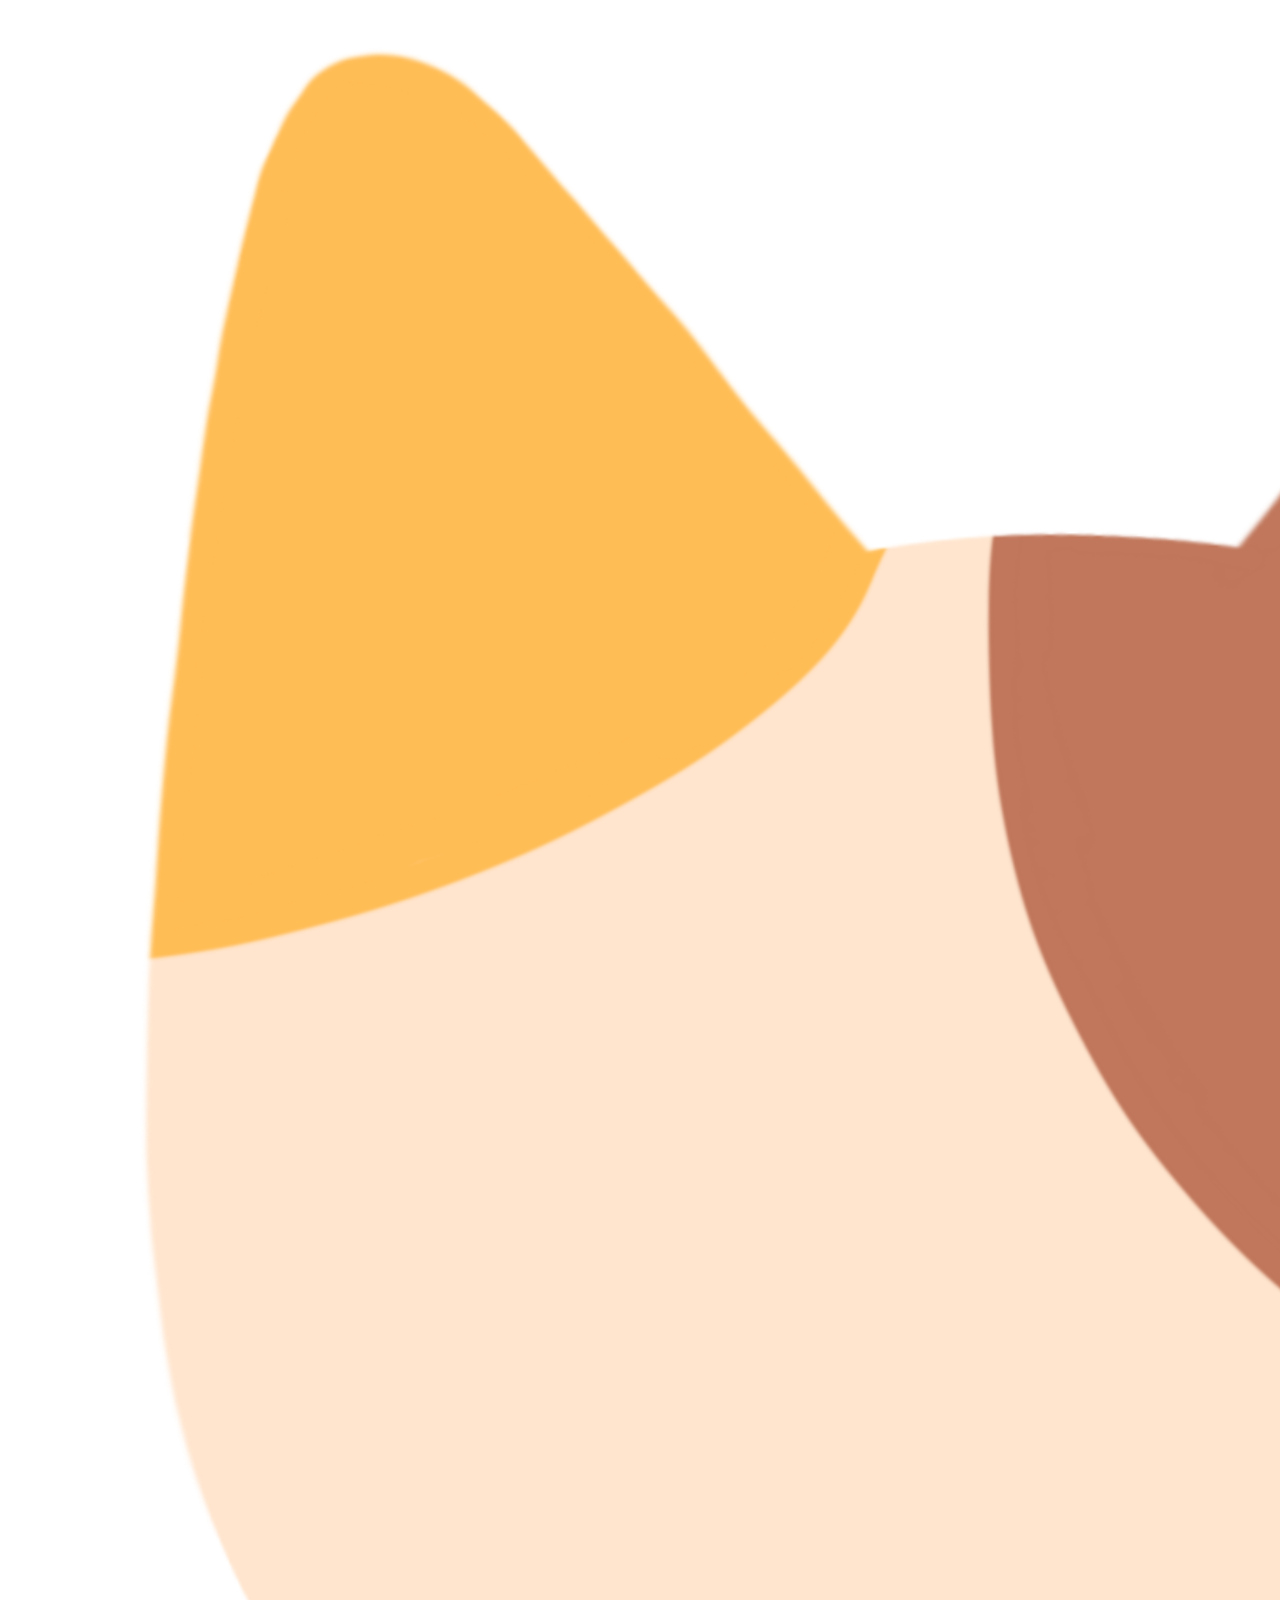
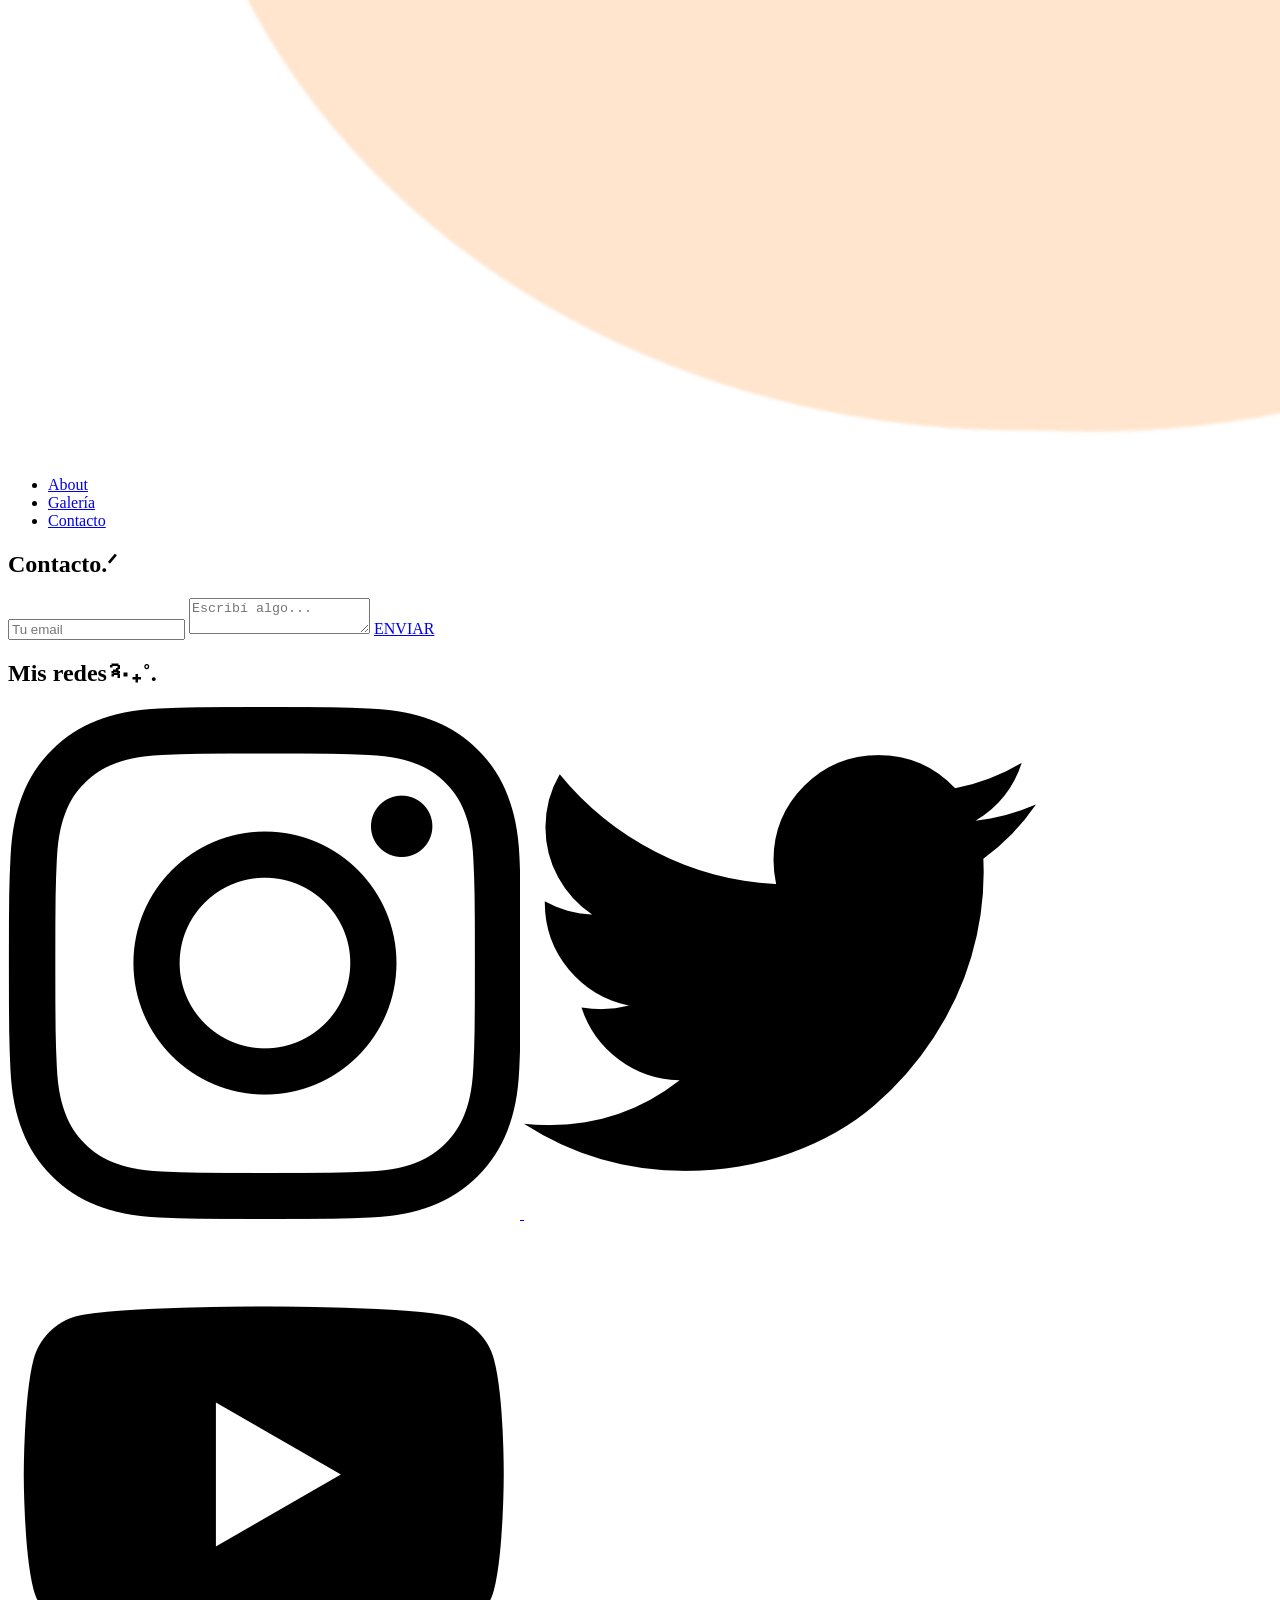
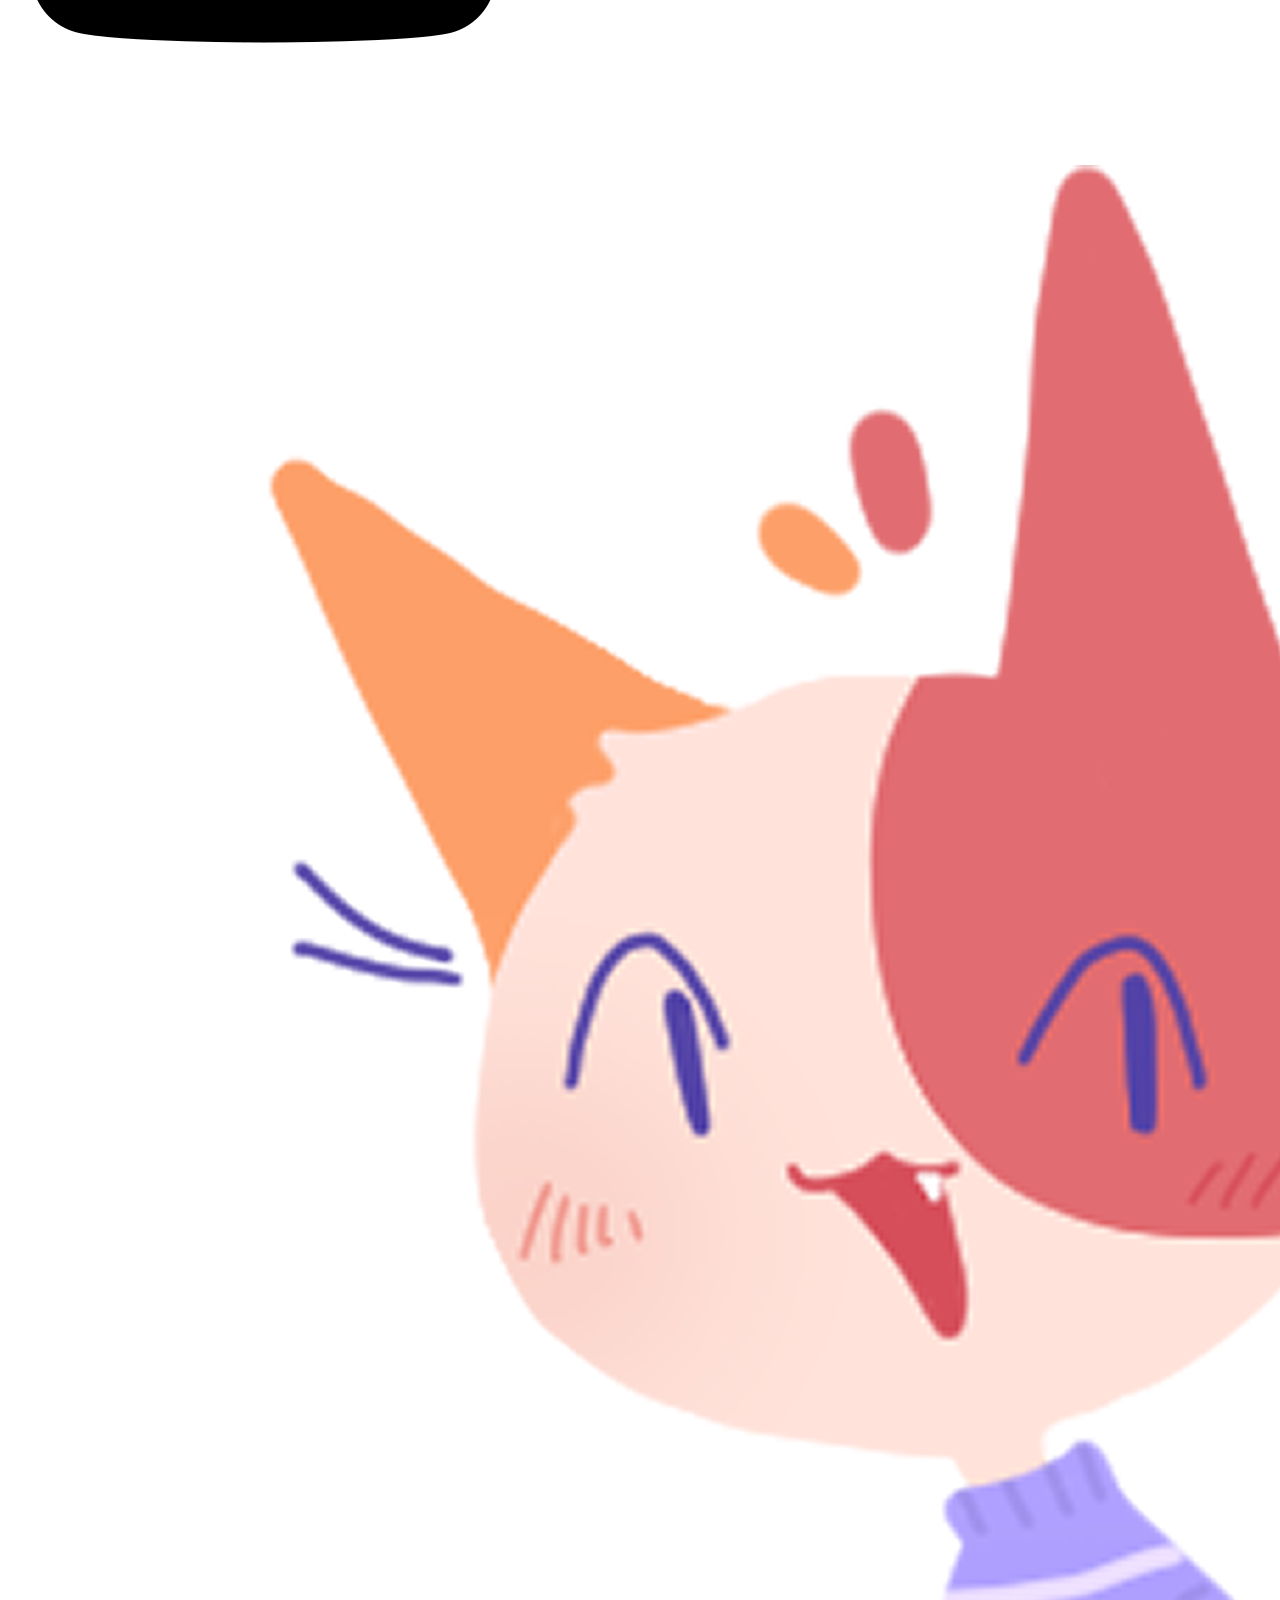
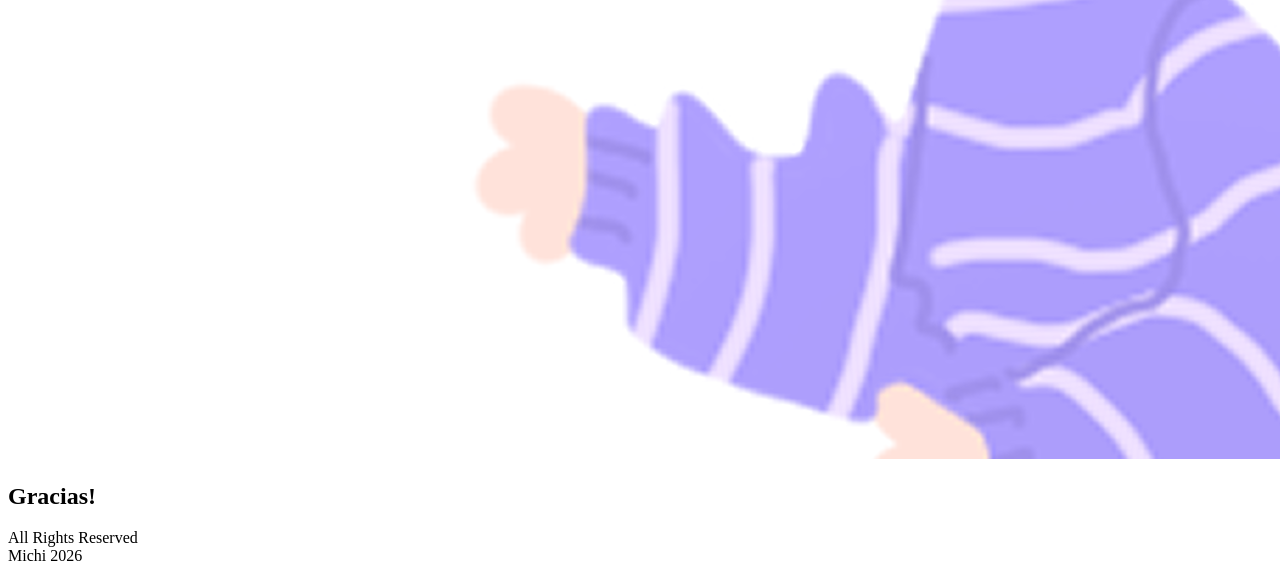
==== contacto.html @ 8c519b71 "versión 1 primer intento" ====
<!DOCTYPE html>
<html lang="es">
<head>
  <meta charset="UTF-8">
  <title>Michi Portfolio</title>

    <link rel="preconnect" href="https://fonts.googleapis.com">
    <link rel="preconnect" href="https://fonts.gstatic.com" crossorigin>
    <link href="https://fonts.googleapis.com/css2?family=Gluten:wght@100..900&family=Lilex:ital,wght@0,100..700;1,100..700&family=Playwrite+US+Trad:wght@100..400&display=swap" rel="stylesheet">
  
    <link rel="preconnect" href="https://fonts.googleapis.com">
    <link rel="preconnect" href="https://fonts.gstatic.com" crossorigin>
    <link href="https://fonts.googleapis.com/css2?family=Gluten:wght@100..900&family=Lilex:ital,wght@0,100..700;1,100..700&family=Playwrite+US+Trad:wght@100..400&display=swap" rel="stylesheet">
  
    <link rel="preconnect" href="https://fonts.googleapis.com">
    <link rel="preconnect" href="https://fonts.gstatic.com" crossorigin>
    <link href="https://fonts.googleapis.com/css2?family=Gluten:wght@100..900&family=Lilex:ital,wght@0,100..700;1,100..700&family=Playwrite+US+Trad:wght@100..400&display=swap" rel="stylesheet">

  <link rel="stylesheet" href="css/styles.css">
</head>
<body>

<header class="header-container">
        
        <nav class="main-navbar">
            
            <div class="logo-container">
                <a href="index.html" class="logo-img">
                  <img src="img/logomichi.png" alt="logo" class="logo-img">
                </a>
            </div>

            <ul class="nav-links">
                <li><a href="about.html">About</a></li>
                <li><a href="index.html #galeria">Galería</a></li>
                <li><a href="contacto.html">Contacto</a></li>
            </ul>
        </nav>

  <div class="scallop-bottom"></div>

</header>



<section class="contacto">

        <h2>Contacto.ᐟ</h2>

  <div class="form-card">
    <form>
      <input type="email" placeholder="Tu email">
      <textarea placeholder="Escribí algo..."></textarea>
      <a href="mailto:lunaboouz@gmail.com" class="btn">
        ENVIAR
      </a>
    </form>
  </div>

</section>


<section class="redes">

<div class="todomenoslafoto">

  <div class="redes-container">
     <h2>Mis redes༉‧₊˚.</h2>
  </div>

  <div class="iconos">
    <a href="https://www.instagram.com/_.w._michi_.w._/"_blank>
      <img src="img/instagram.png"alt="Instagram">
    </a>

    <a href="https://x.com/_w_michi_w_"_blank>
      <img src="img/twitter.png"alt="Twitter">
    </a>

    <a href="https://www.youtube.com/@_W_michi_W_"_blank>
      <img src="img/youtube.png" alt="Youtube">
    </a>
  </div>

</div>

  <div class="dibujomichito">

<img src="img/9.png" alt="dibujomichito">

  </div>

</section>


<footer class="footer">
      <div class="wawawa"></div>
  <h2>Gracias!</h2>
  <p>All Rights Reserved<br>Michi 2026</p>
</footer>

</body>
</html>
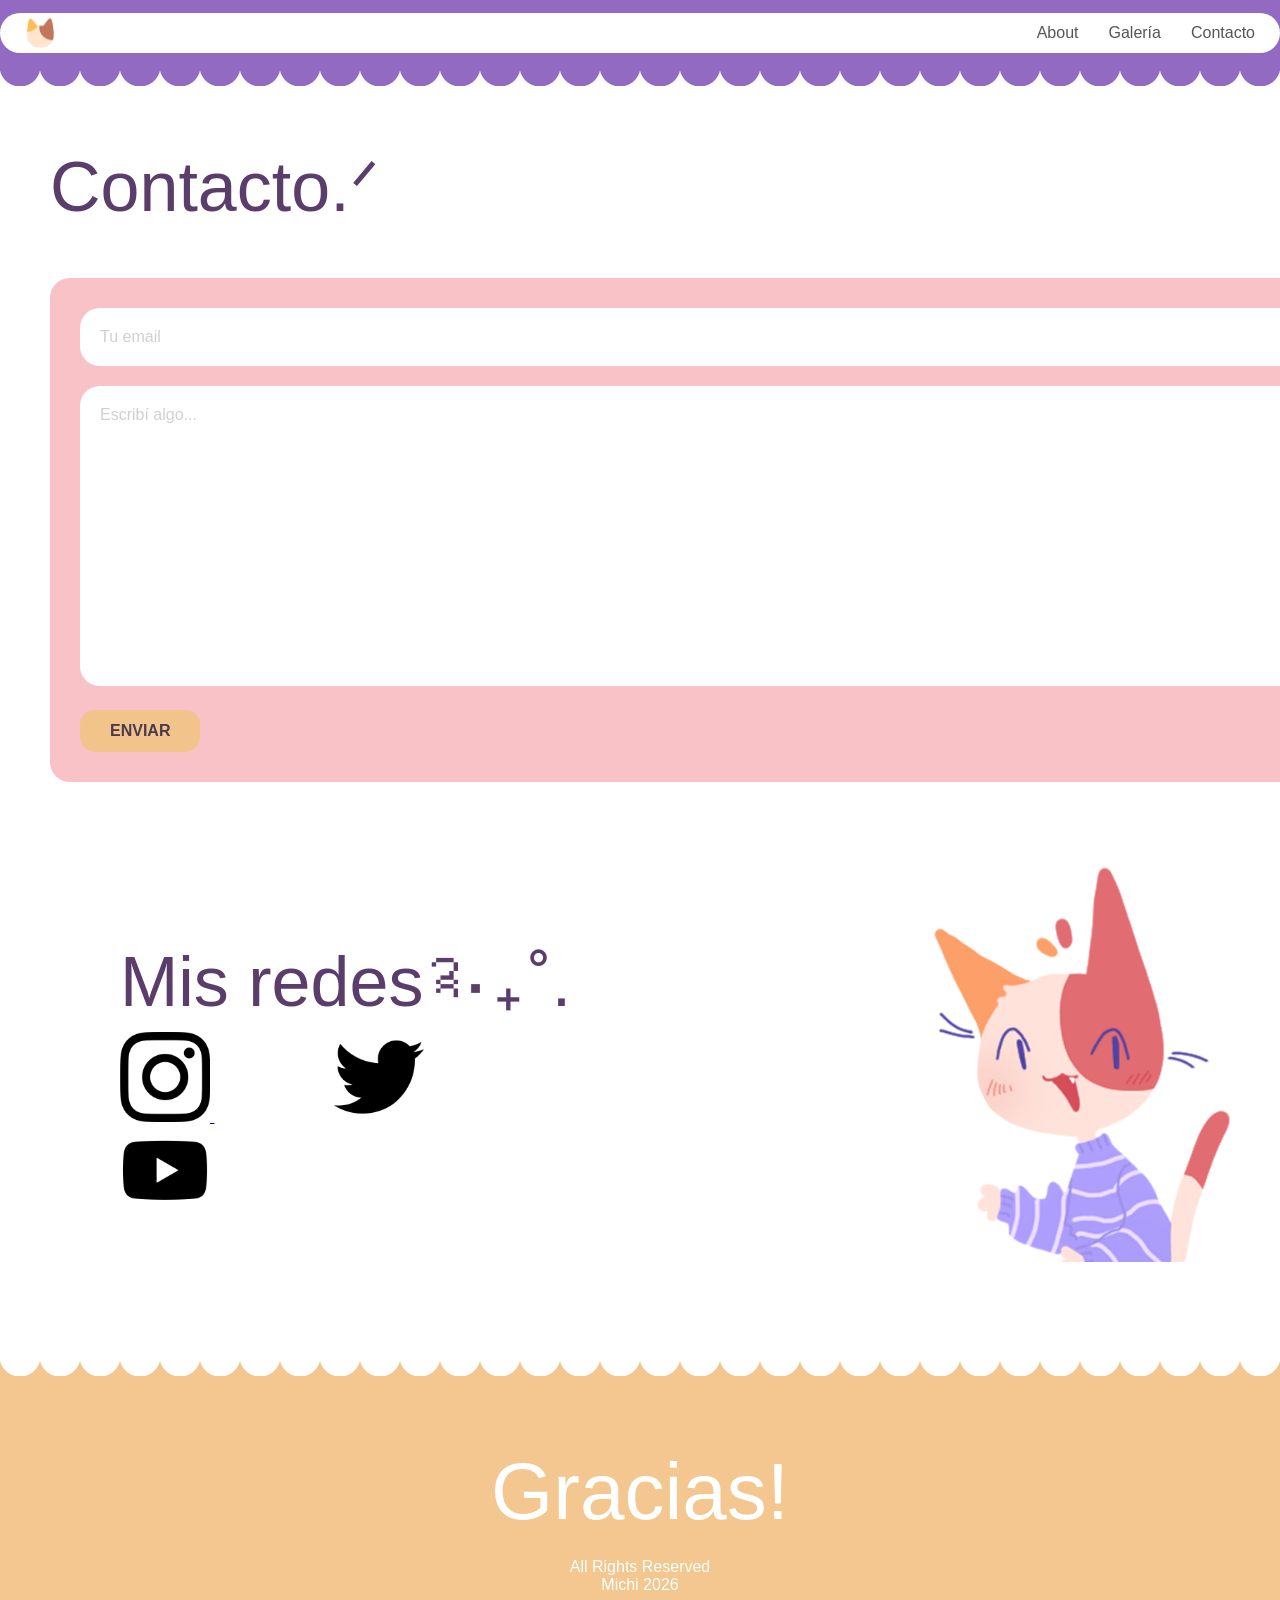
==== commit 93ff2e02: "netlify" ====
--- a/contacto.html
+++ b/contacto.html
@@ -48,7 +48,7 @@
         <h2>Contacto.ᐟ</h2>
 
   <div class="form-card">
-    <form>
+    <form netlify>
       <input type="email" placeholder="Tu email">
       <textarea placeholder="Escribí algo..."></textarea>
       <a href="mailto:lunaboouz@gmail.com" class="btn">
--- a/css/styles.css
+++ b/css/styles.css
@@ -0,0 +1,602 @@
+* {
+  margin: 0;
+  padding: 0;
+  box-sizing: border-box;
+  font-family: sans-serif;
+}
+
+body {
+    background-color: #ffffff; 
+    min-height: 100vh;
+}
+
+.header-container {
+    position: sticky;
+    top: 0;
+    width: 100%;
+    background-color: #936ac1;
+    padding-top: 13px;
+    padding-bottom: 13px;
+    z-index: 10;
+}
+
+.main-navbar {
+    display: flex;
+    justify-content: space-between;
+    align-items: center;
+    background-color: #ffffff;
+    max-width: 1430px;
+    margin: 0 auto;
+    height: 40px;
+    border-radius: 30px;
+    padding: 0 25px;
+}
+
+.logo-container {
+    height: 30px;
+    display: flex;
+    align-items: center;
+}
+
+.logo-img {
+    height: 100%;
+    width: auto;
+    display: block;
+}
+
+.nav-links {
+    display: flex;
+    list-style-type: none;
+    gap: 30px;
+}
+
+.nav-links a {
+    text-decoration: none; 
+    color: #555555; 
+    font-weight: 400;
+    font-size: 16px;
+    transition: color 0.3s ease;
+}
+
+.nav-links a:hover {
+    color: #c19aed;
+    transform: scale(1.3);
+}
+
+/* BARRITA LINDA DE BURBUJAS IDK */
+.scallop-bottom {
+  position: absolute;
+  bottom: -20px;
+  width: 100%;
+  height: 20px;
+  background: radial-gradient(circle at 20px 0px, #936ac1 20px, transparent 21px) repeat-x;
+  background-size: 40px 20px;
+}
+
+/* --- PATRÓN DE RAYAS DE FONDO DEL CONTENIDO --- */
+.page-content {
+    background-image: 
+        repeating-linear-gradient(
+            45deg,
+            #e6dbf3,
+            #e6dbf3 10px,
+            #f2eaf9 10px,
+            #f2eaf9 20px,
+        );
+    padding: 80px 20px; 
+    min-height: calc(100vh - 125px);
+    position: relative;
+    z-index: 1;
+}
+
+/* PRINCIPIO */
+.principio {
+  display: flex;
+  height: 615px;
+}
+
+
+/* LADO IZQ */
+.principio-text {
+  width: 50%;
+  padding: 90px;
+  background: repeating-linear-gradient(
+    to right,
+    #ffffff,
+    #ffffff 20px,
+    #e6e0ef 20px,
+    #e6e0ef 40px
+  );
+}
+
+.principio-text h1 {
+  padding-top: 20px;
+  font-size: 85px;
+  line-height: 75px;
+  color: #5a3d6b;
+  font-family: "Gluten", sans-serif;
+  font-weight: 500;
+}
+
+.principio-text h2 {
+  font-family: "Playwrite US Trad", serif;
+  margin: 20px 0;
+  font-size: 35px;
+  color: #5a3d6b;
+}
+
+.principio-text p {
+  margin-top: -15px;
+  font-family: "Lilex", sans-serif;
+  font-size: 20px;
+  margin-bottom: 20px;
+  line-height: 25px;
+  color: #330c46;
+}
+
+.principio-text button {
+  padding: 10px 20px;
+  border-radius: 20px;
+  border: none;
+  background: #f3c68a;
+  cursor: pointer;
+}
+
+/* LADO DERECHO */
+.principio-image {
+  width: 50%;
+}
+
+.principio-image img {
+  width: 100%;
+  height: 100%;
+  object-fit: cover;
+}
+
+/* BARRA MICHI */
+.michi-bar {
+  background: #b48ed3;
+  overflow: hidden;
+  white-space: nowrap;
+}
+
+.michi-track {
+  display: inline-block;
+  padding: 13px;
+  font-style: italic;
+  font-family: "Playwrite US Trad", serif;
+  color: white;
+  animation: scrollText 10s linear infinite;
+  font-size: 18px;
+}
+
+@keyframes scrollText {
+  from { transform: translateX(0); }
+  to { transform: translateX(-13%); }
+}
+
+
+/* GALERÍA */
+.galeria {
+  background: #ffffff;
+  padding: 60px;
+  text-align: center;
+}
+
+.galeria h2 {
+  font-size: 80px;
+  font-family: "Gluten", sans-serif;
+  color: #5a3d6b;
+  font-weight: 550;
+  padding-top: 30px;
+}
+
+.subtitle {
+  font-family: "Lilex", sans-serif;
+  font-size: 20px;
+  margin-bottom: 40px;
+  color: #330c46;
+  margin-top: -5px;
+  margin-bottom: 90px;
+}
+
+/* CONTENEDOR SCROLL */
+.gallery-wrapper {
+  position: relative;
+  margin-bottom: 10px;
+}
+
+.gallery-container {
+  width: 100%;
+  display: flex;
+  gap: 10px;
+  overflow-x: hidden;
+  scroll-behavior: smooth;
+  margin: 10px;
+}
+
+/* CARDS */
+.card {
+  min-width: 275px;
+  height: 265px;
+  border-radius: 25px;
+  overflow: hidden;
+  position: relative;
+  flex-shrink: 0;
+  transition: transform 0.3s;
+}
+
+.card img {
+  width: 100%;
+  height: 100%;
+  object-fit: cover;
+}
+
+/* HOVER */
+.card:hover {
+  transform: scale(1.03);
+}
+
+.overlay {
+  position: absolute;
+  bottom: 0;
+  width: 100%;
+  height: 100%;
+  background: rgba(25, 0, 42, 0.4);
+  color: white;
+  display: flex;
+  align-items: center;
+  justify-content: center;
+  opacity: 0;
+  font-size: 18px;
+  text-align: center;
+  font-family: "Playwrite US Trad", serif;
+  transition: 0.3s;
+}
+
+.card:hover .overlay {
+  opacity: 1;
+}
+
+#slider {
+  width: 100%;
+  margin-top: 50px;
+  appearance: none;
+  height: 10px;
+  background: #f3a5b5;
+  border-radius: 10px;
+  outline: none;
+}
+
+/* COMISSS */
+.comisiones {
+  padding: 70px;
+  background: #ffffff;
+}
+
+.comisiones-container {
+  display: flex;
+  align-items: center;
+  gap: 40px;
+  flex-wrap: wrap;
+}
+
+.comisiones-img img {
+  width: 550px;
+  border-radius: 20px;
+}
+
+.comisiones-texto {
+  max-width: 700px;
+}
+
+.comisiones-texto h2 {
+  font-size: 80px;
+  margin-left: 30px;
+  font-family: "Gluten", sans-serif;
+  color: #5a3d6b;
+  margin-bottom: 10px;
+}
+
+.comisiones-texto p {
+  margin-left: 30px;
+  font-family: "Lilex", sans-serif;
+  font-size: 20px;
+  margin-bottom: 30px;
+  line-height: 25px;
+  color: #330c46;
+}
+
+/* BOTÓN */
+.btn {
+  display: inline-block;
+  padding: 12px 30px;
+  background: #f2c38b;
+  color: #4b3b4e;
+  text-decoration: none;
+  border-radius: 15px;
+  font-weight: bold;
+  transition: all 0.3s ease;
+}
+
+/* HOVER */
+.btn:hover {
+  background: #e8a96c;
+  transform: translateY(-3px) scale(1.05);
+  box-shadow: 0 8px 20px rgba(0,0,0,0.15);
+}
+
+.comisiones .btn {
+  margin-left: 30px;
+}
+
+.btn:active {
+  transform: scale(0.95);
+}
+
+/* MINI CARDS */
+.mini-cards {
+  margin-top: 20px;
+  display: flex;
+  gap: 50px;
+  margin-left: 30px;
+}
+
+.mini-cards img {
+  width: 250px;
+  border-radius: 15px;
+  transition: transform 0.3s ease;
+}
+
+.mini-cards img:hover {
+  transform: rotate(-2deg) scale(1.05);
+}
+
+
+
+
+/* ABOUT */
+.about {
+  padding: 60px 70px;
+  background: #ffffff;
+}
+
+.about-container {
+  display: grid;
+  grid-template-columns: 1fr 2fr 1fr;
+  align-items: center;
+  gap: 20px;
+}
+
+.about-img img {
+  width: 400px;
+  border-radius: 15px;
+}
+
+.about-char img {
+  width: 300px;
+}
+
+.about-text h2 {
+  font-size: 70px;
+  font-family: "Gluten", sans-serif;
+  font-weight: 500;
+  color: #5a3d6b;
+  margin-left: 50px;
+}
+
+.about-text h3 {
+  font-family: "Playwrite US Trad", serif;
+  font-size: 30px;
+  color: #5a3d6b;
+  margin-bottom: 30px;
+  margin-left: 50px;
+  margin-top: -15px;
+}
+
+.about-text p {
+  margin-bottom: 10px;
+  margin-left: 50px;
+  font-family: "Lilex", sans-serif;
+  font-size: 20px;
+  line-height: 25px;
+  color: #330c46;
+}
+
+
+
+/* CONTACTO */
+
+.contacto h2 {
+  font-family: "Gluten", sans-serif;
+  font-weight: 500;
+  font-size: 70px;
+  color: #5a3d6b;
+  margin-bottom: 50px;
+}
+
+.contacto {
+  justify-content: center;
+  padding: 80px 50px;
+}
+
+.form-card {
+  background: #F8C2C6;
+  padding: 30px;
+  border-radius: 20px;
+  width: 1350px;
+}
+
+.form-card input,
+.form-card textarea {
+  width: 100%;
+  border: none;
+  margin-bottom: 20px;
+  background-color: #ffffff;
+  color: #5a3d6b;
+  padding: 20px;
+  border-radius: 20px;
+  font-size: 16px;
+  font-family: "Lilex", sans-serif;
+}
+
+.form-card textarea {
+  height: 300px;
+  resize: none;
+}
+
+.form-card input::placeholder,
+.form-card textarea::placeholder {
+  color: #d0d0d0;
+}
+
+
+.redes {
+  background: white;
+  align-items: left;
+  margin-bottom: 90px;
+  display: flex;
+  flex-direction: row;
+}
+
+.todomenoslafoto {
+  display: flex;
+  flex-direction: column;
+}
+
+.redes h2 {
+  font-family: "Gluten", sans-serif;
+  font-weight: 500;
+  font-size: 70px;
+  color: #5a3d6b;
+  margin-bottom: 10px;
+  margin-top: 80px;
+  margin-left: 120px;
+}
+
+.iconos img{
+  width: 90px;
+  float: center;
+  margin-left: 120px;
+  }
+  
+.iconos img:hover {
+  transform: scale(1.2);
+  transition: 0.2s;
+}
+
+.dibujomichito img {
+  width: 400px;
+  margin-left: 300px;
+}
+
+
+.galerias {
+  position: relative;
+  background: #8b6bbd;
+  padding: 80px 20px;
+  text-align: center;
+  color: white;
+}
+
+.galerias h2 {
+  font-size: 2.2rem;
+  margin-bottom: 40px;
+}
+
+/* 🔥 MASONRY CON GRID AVANZADO */
+.masonry {
+  display: grid;
+  grid-template-columns: repeat(3, 1fr);
+  grid-auto-rows: 180px;
+  gap: 15px;
+}
+
+/* ITEMS */
+.item {
+  overflow: hidden;
+  border-radius: 20px;
+}
+
+.item img {
+  width: 100%;
+  height: 100%;
+  object-fit: cover;
+  transition: 0.3s;
+}
+
+/* VARIACIONES (CLAVE para que se vea como tu diseño) */
+.item.tall {
+  grid-row: span 2;
+}
+
+.item.wide {
+  grid-column: span 2;
+}
+
+/* HOVER cute */
+.item img:hover {
+  transform: scale(1.05);
+}
+
+
+
+
+
+/* estrellas creo */
+.galerias::before,
+.galerias::after {
+  content: "";
+  position: absolute;
+  width: 25px;
+  height: 25px;
+  background: #ffe082;
+  clip-path: polygon(
+    50% 0%, 61% 35%, 98% 35%,
+    68% 57%, 79% 91%,
+    50% 70%, 21% 91%,
+    32% 57%, 2% 35%,
+    39% 35%
+  );
+}
+
+.galerias::before {
+  top: 50px;
+  left: 40px;
+}
+
+.galerias::after {
+  top: 120px;
+  right: 50px;
+}
+
+/* FOOTER */
+
+.wawawa {
+  width: 100%;
+  height: 20px;
+  background: radial-gradient(circle at 20px 0px, #ffffff 20px, transparent 21px) repeat-x;
+  background-size: 40px 20px;
+  margin-top: -50px;
+}
+
+.footer {
+  background: #f3c78f;
+  text-align: center;
+  padding-bottom: 50px;
+  padding-top: 50px;
+}
+
+.footer h2 {
+  font-size: 80px;
+  font-family: "Gluten", sans-serif;
+  color: #ffffff;
+  font-weight: 500;
+  margin-top: 70px;
+}
+
+.footer p {
+  margin-top: 20px;
+  color: #ffffff;
+  font-family: "Lilex", sans-serif;
+}
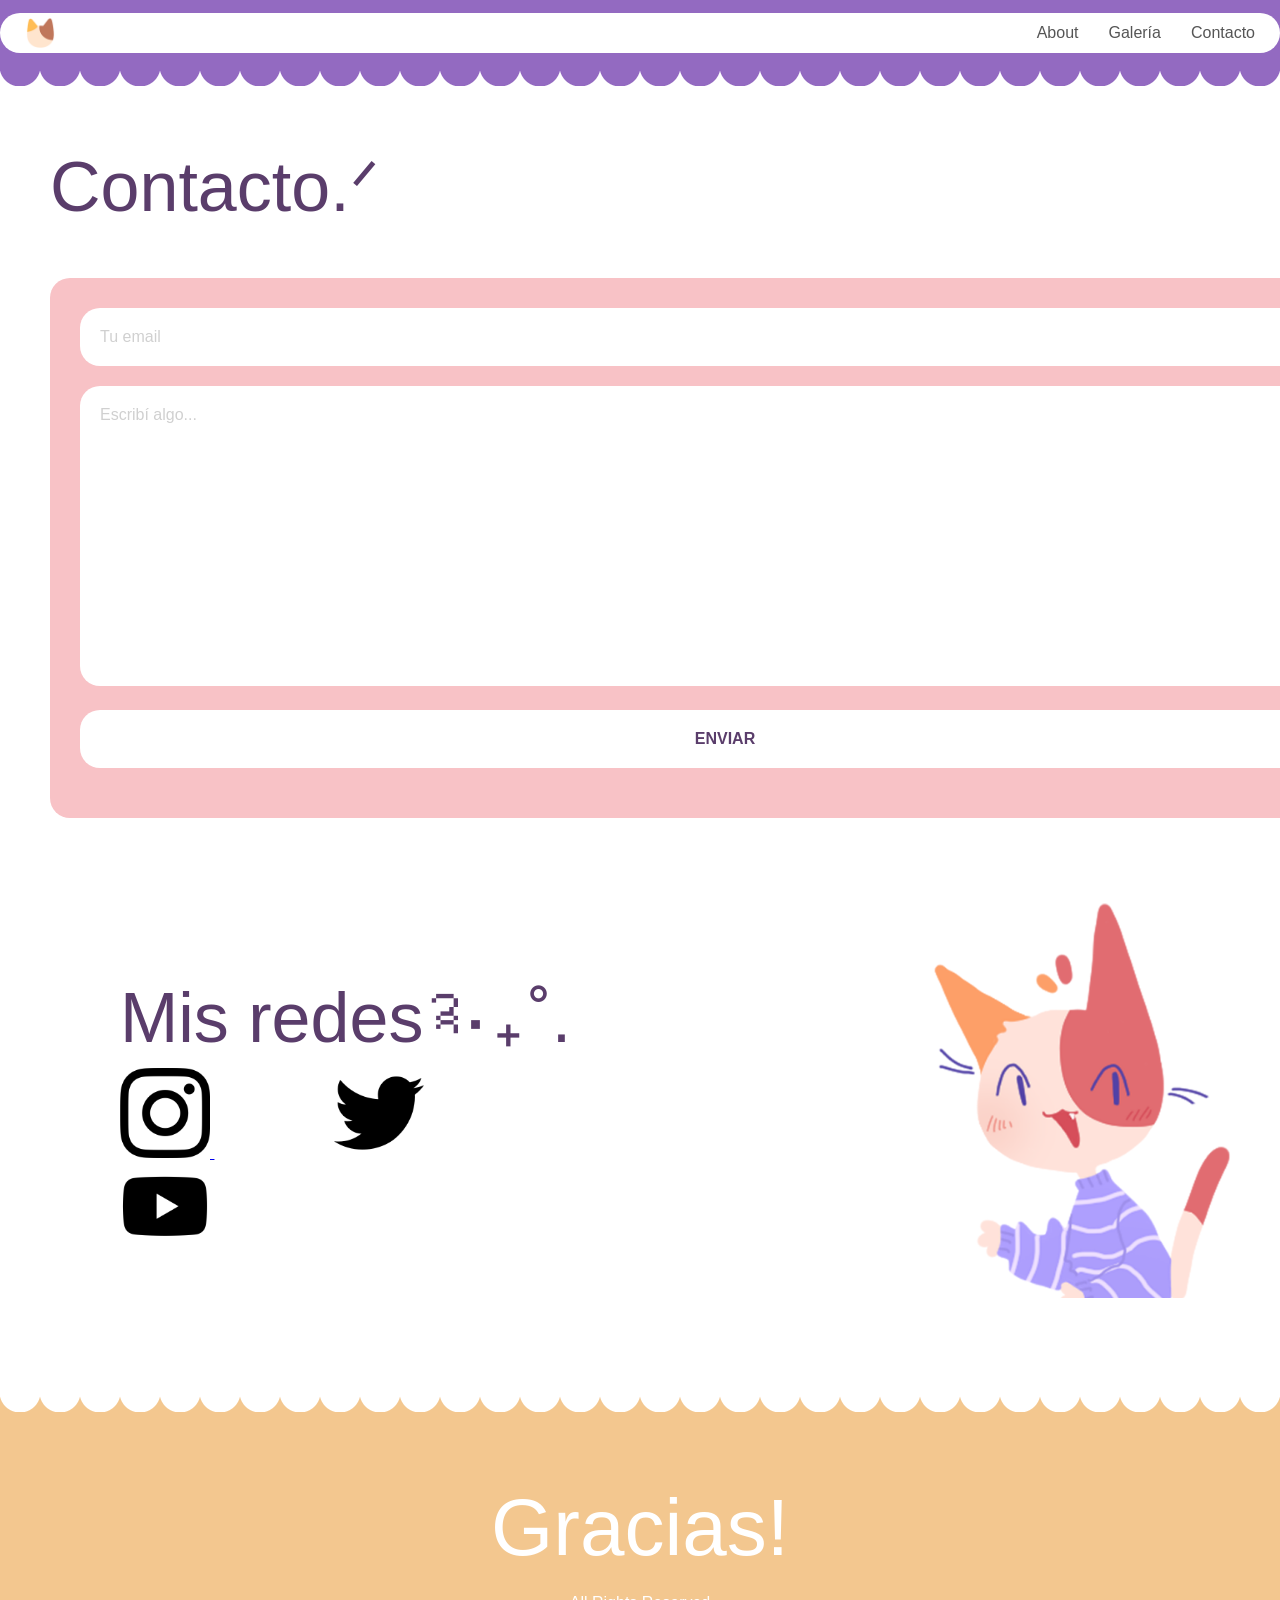
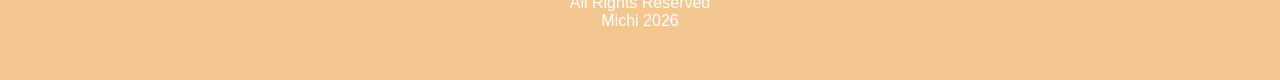
==== commit 6aa4ea5f: "CAMBIE el a por el input" ====
--- a/contacto.html
+++ b/contacto.html
@@ -51,9 +51,7 @@
     <form netlify>
       <input type="email" placeholder="Tu email">
       <textarea placeholder="Escribí algo..."></textarea>
-      <a href="mailto:lunaboouz@gmail.com" class="btn">
-        ENVIAR
-      </a>
+      <input type="submit" value="ENVIAR" class="btn">
     </form>
   </div>
 
